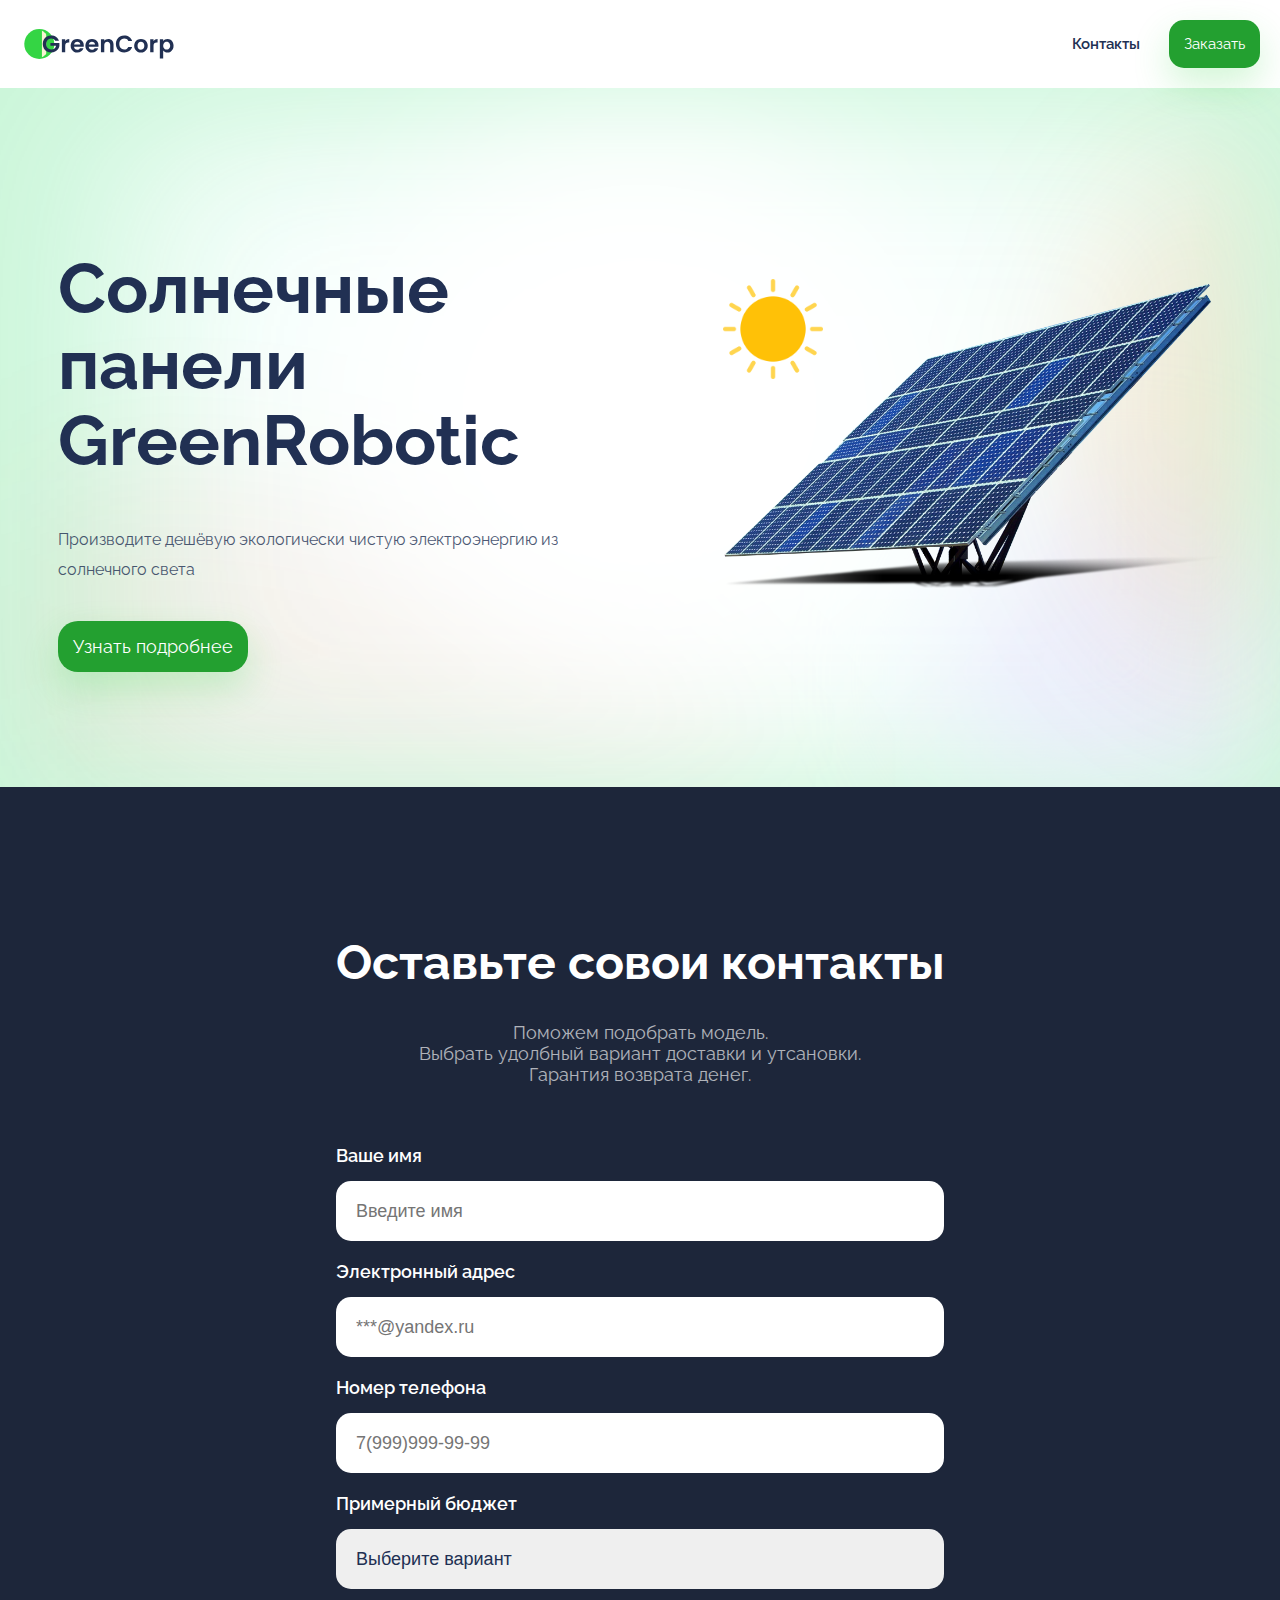
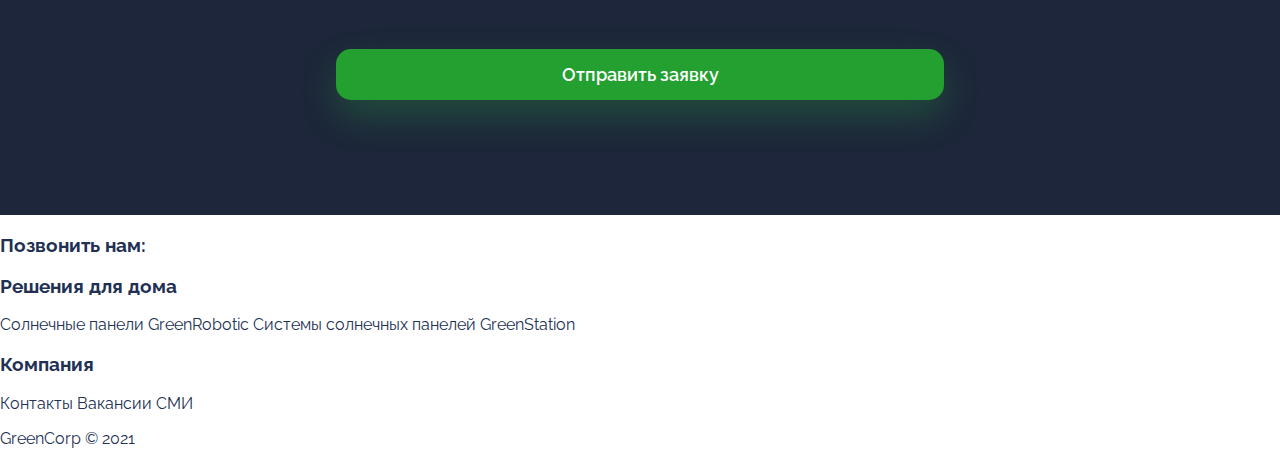
==== green-corp-landing.html @ adacc31c "Добавили шапку и первую секцию" ====
<!DOCTYPE html>
<html lang="en">
<head>
    <meta charset="UTF-8">
    <meta http-equiv="X-UA-Compatible" content="IE=edge">
    <meta name="viewport" content="width=device-width, initial-scale=1.0">
    <title>Document</title>
    <link rel="stylesheet" href="main.css">
    <link href="https://fonts.googleapis.com/css2?family=Raleway:wght@100;300;400;500;600;700;800&display=swap" rel="stylesheet">
</head>
<body>
    <header>
        <img class="header__logo" src='img/logo.svg'>
        <div class="header__controls">
            <a href="#contacts">Контакты</a>
            <button>Заказать</button>
        </div>
    </header>
    <section class="about">
        <div class="about__info">
          <h1>Солнечные панели GreenRobotic</h1>
          <p>Производите дешёвую экологически чистую электроэнергию из солнечного света</p>
          <button>Узнать подробнее</button>
        </div>
        <div class="about__images">
          <img class="about__sun-image" src="img/sun.png">
          <img class="about__image" src="img/solar-panel.png">
        </div>
      </section>
      <section class="form">
        <div class="form__container">
          <h1>Оставьте совои контакты</h1>
          <p>Поможем подобрать модель. <br> Выбрать удолбный вариант доставки и утсановки. <br>Гарантия возврата денег.</p>
          <form>
            <div class="form_group">
              <label for="name">Ваше имя</label>
              <input type="text" placeholder="Введите имя" id="name">
            </div>
            <div class="form_group">
              <label for="email">Электронный адрес</label>
              <input type="email" placeholder="***@yandex.ru" id="email" >
            </div>  
            <div class="form_group">
              <label for="phone">Номер телефона</label>
              <input type="phone" placeholder="7(999)999-99-99" id="phone" >
            </div>
            <div class="form_group">
              <label for="budget">Примерный бюджет</label>
              <select id="budget">
                <option value="">Выберите вариант</option>
                <option value="10-30">10 000₽ – 30 000₽ </option>>
                <option value="30-60">30 000₽ – 60 000₽ </option>>
                <option value="60-100">60 000₽ – 100 000₽ </option>>
                <option value="100+">100 000₽</option>>
              </select>
            </div>
            <button type="submit" class ="form__submit">Отправить заявку</button>
          </form>
       </div>
      </section>
      <footer>
        <div class="footer__container">
          <div class="footer__group"> 
            <h3>Позвонить нам:</h3>
            <div class="footer__links">
              <a href="tel:74959999999" +7 (495) 999-99-99></a>
            </div>
          <div class="footer__group"> 
            <h3>Решения для дома</h3>
            <div class="footer__links">
              <a href="#">Солнечные панели GreenRobotic</a>
              <a href="#">Системы солнечных панелей GreenStation</a>
            </div>
          <div class="footer__group"> 
            <h3>Компания</h3>
            <div class="footer__links">
              <a href="#">Контакты</a>
              <a href="#">Вакансии</a>
              <a href="#">СМИ</a>
            </div>

          </div>
        </div>
        <div class="footer__copyright"> <p> GreenCorp © 2021 </p></div>

      </footer>
</body>
</html>
---- main.css ----
body{

    font-family: 'Raleway', sans-serif;
    color: #213053;
    margin: 0;

}
header {
    display: flex;
    justify-content: space-between;
    align-items: center;
    padding: 20px;
    position:sticky;
    top:0;
    background-color: #fff;
    z-index: 1;
  }
  .header__logo {
    height: 30px;
  }
  a {
    text-decoration: none;
    color: #213053;
  }
  header a {
    font-size: 15px;
    font-weight: 600;
    margin-right: 25px;
  }
  button{
    font-family: 'Raleway', sans—serif;
    font-size: 15px;
    color: #fff;
    background-color: #23a030;
    border: none;
    border-radius: 15px;
    cursor: pointer;
    box-shadow: 0 16px 36px rgb(52 213 68 / 22%);
    padding: 15px;
  }
  button:hover {
    background-color:#f6980c;
    box-shadow: 0 16px 36px rgba(246 152 12 / 20%);
    transition: background-color 2s ease-in;
  }
  .about__image {
    width: 500px;
  }
  .about__sun-image {
    width: 100px;
    height: 100px;
    animation: rotation 10s linear infinite;
    position: absolute;
  }
  .about {
    display:flex;
    justify-content: space-around;
    align-items: center;
    padding-top: 115px;
    padding-bottom: 115px;
    background: url('img/back.png') no-repeat;
    background-position: center;
    background-size: cover;
  }
  .about h1 {
    font-size: 70px;
    line-height: 76px;
  }
  .about p{
    font-size: 18 px;
    line-height: 30px;
    opacity: 0.8;
  }
  .about button {
    font-size: 18px;
    border-radius: 20px;
    padding: 20 px 25px;
    margin-top: 20px;
  }
  .about__info {
    max-width: 550px;
  }
  .form_container {
    width: 550 px;
  }
  .form {
  display: flex;
  justify-content: center;
  align-items: center;
  background-color: #1D263A;
  color: #fff;
  padding-top: 115px;
  padding-bottom: 115px;
  text-align: center;
  }
  .form h1 {
    font-size: 48px;
  }
  .form p {
    font-size: 18px;
    opacity: 0.65;
  }

  .form_group {
    display: flex;
    flex-direction: column;
    text-align: left;
  }
  .form form {
    display: grid;
    grid-gap: 20px;
    margin-top: 60px;
  }
  .form label {
    font-size: 18px;
    font-weight: 600;
    margin-bottom: 15px;
  }
  .form input, .form select{
    font-size: 18px;
    color: #213053;
    height: 60px;
    padding: 0 20px 0 20px;
    border-radius: 15px;
    border: none;
  }
  
  .form__submit{
    font-size: 18px;
    font-weight: 600;
    margin-top: 40px;
  }
  select {
    appearance: none;
  }
  input {
    outline: none;
  }
  @keyframes rotation {
      from {
        transform: rotate(0deg);
      }
      to {
        transform: rotate(360deg);
      }
  footer{
    pudding: 90px 20px 90px 20px;
    font-size: 16px;
    font-weight: 600;
  }
  .footer__container {
    display: flex;
    align-items:center;
    justify-content:center;
  }
  .footer__copyright{
  margin-top: 40px;
  text-align: center;
  opacity: 0.5;}
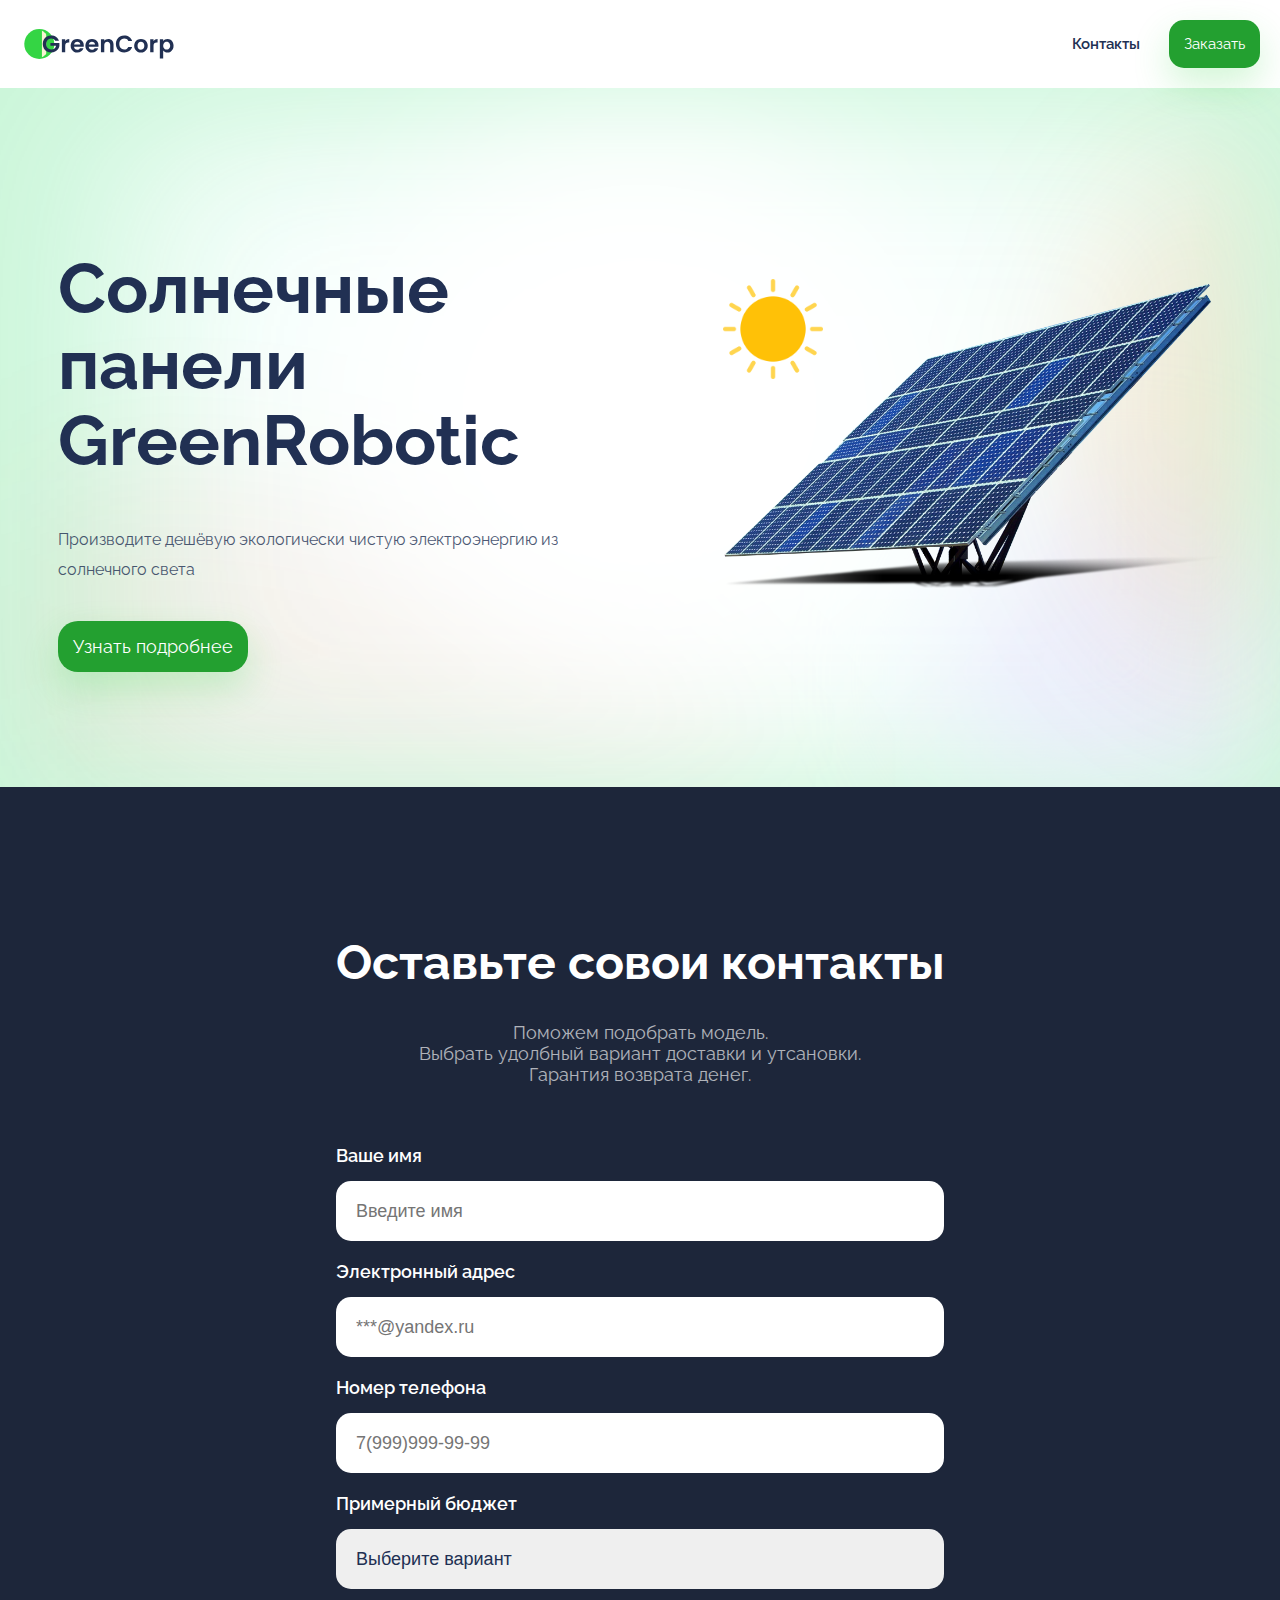
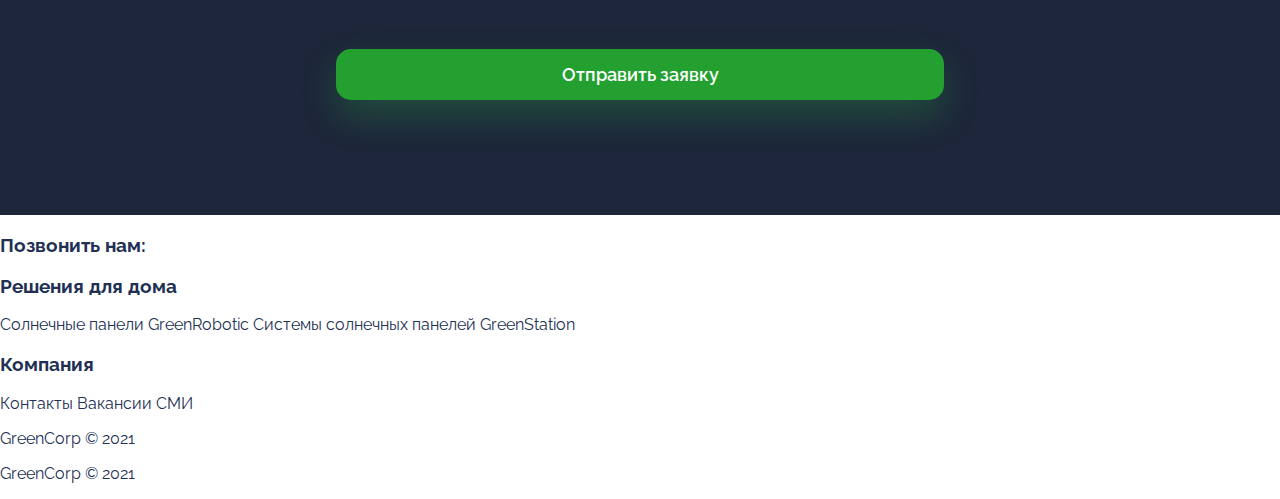
==== commit 745c0765: "Вторая версия проекта" ====
--- a/green-corp-landing.html
+++ b/green-corp-landing.html
@@ -82,7 +82,7 @@
           </div>
         </div>
         <div class="footer__copyright"> <p> GreenCorp © 2021 </p></div>
-
+        <div class="footer__copyright"> <p> GreenCorp © 2021 </p></div>
       </footer>
 </body>
 </html>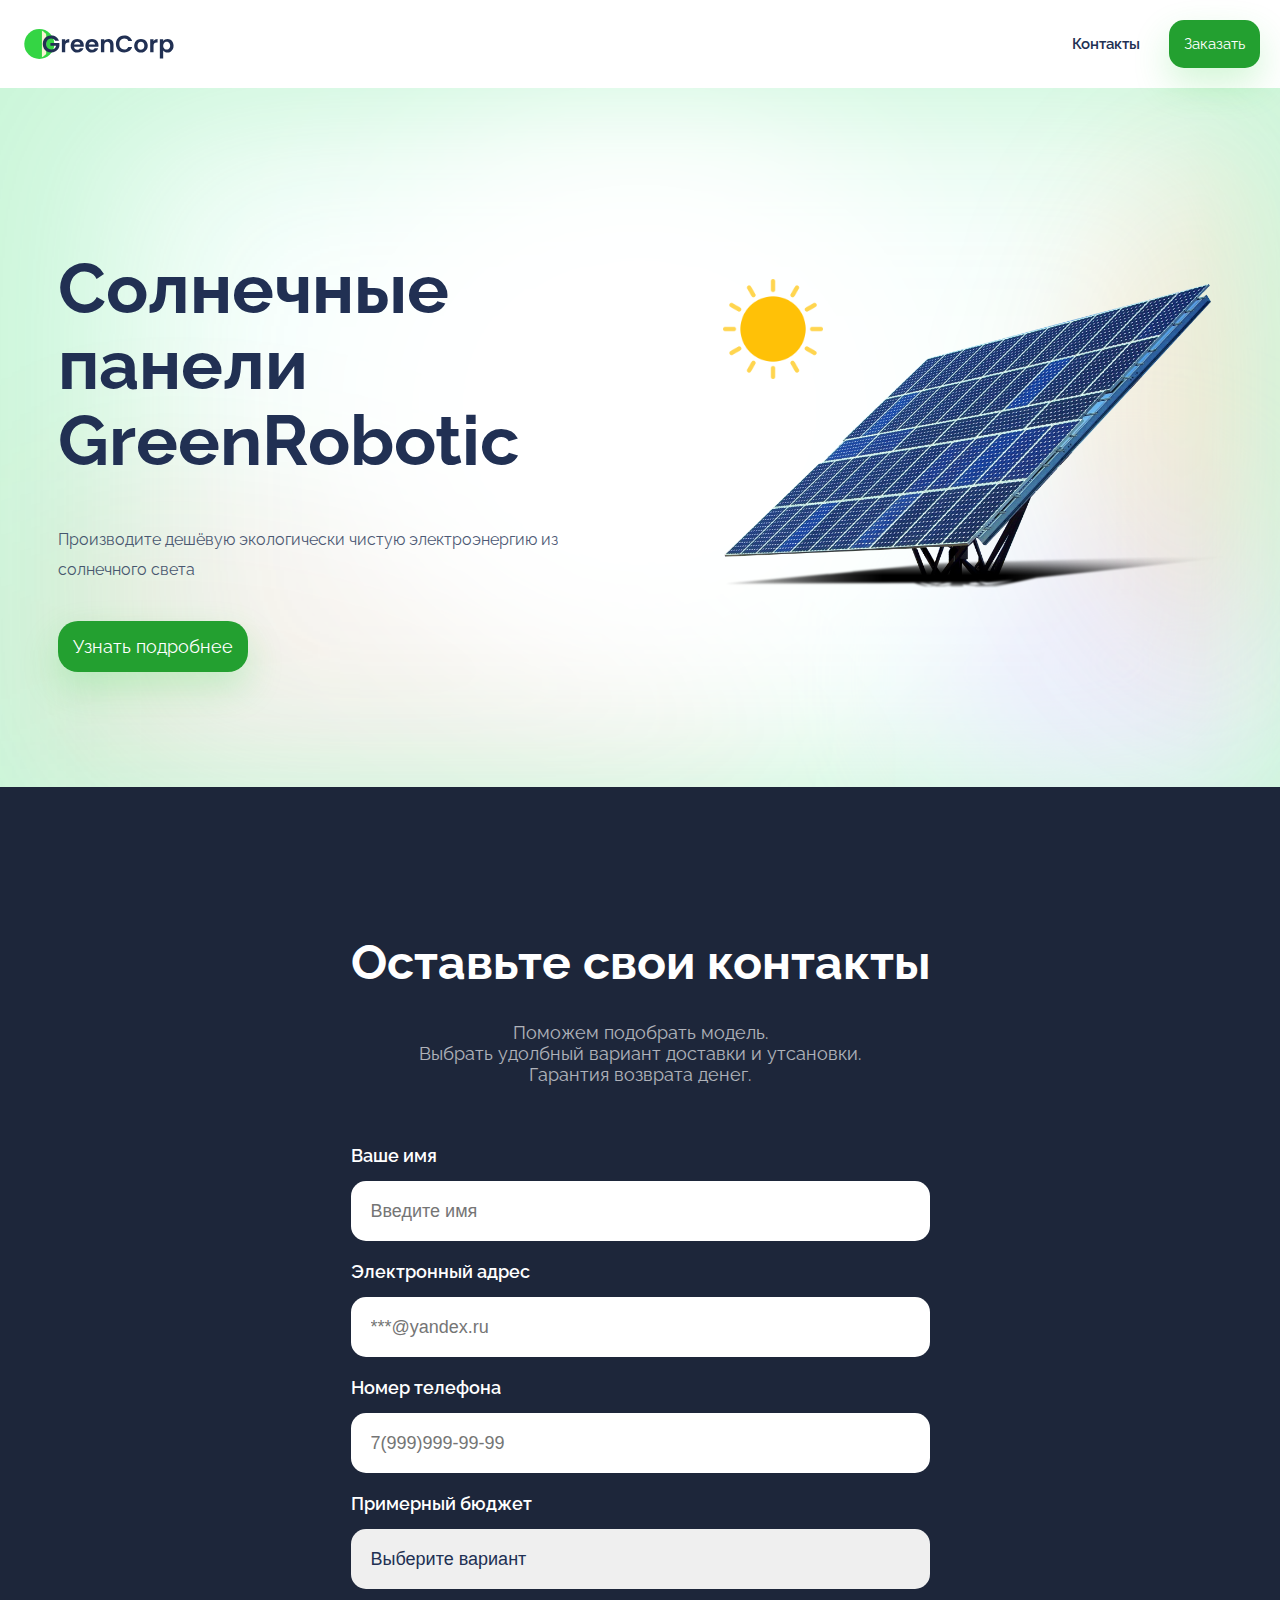
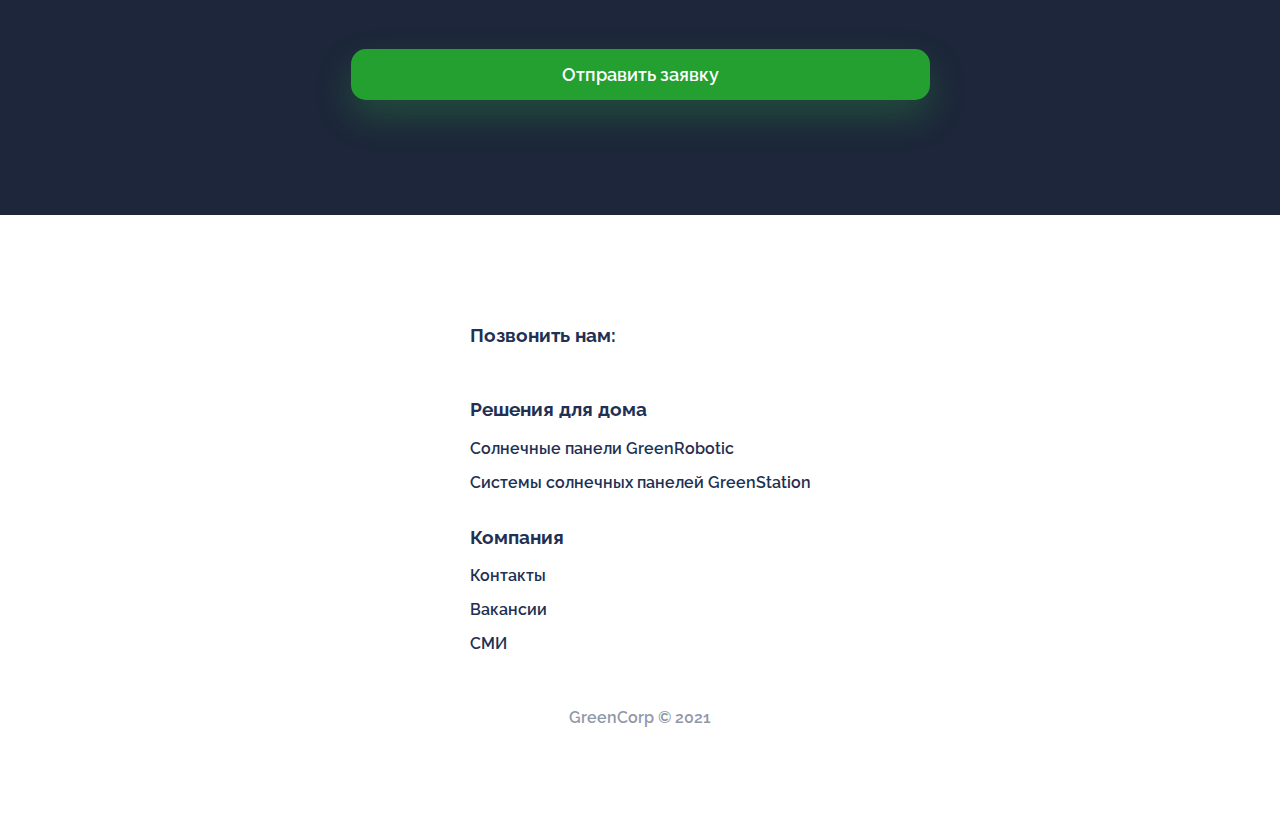
==== commit e009370d: "Подвал сайта" ====
--- a/green-corp-landing.html
+++ b/green-corp-landing.html
@@ -29,7 +29,7 @@
       </section>
       <section class="form">
         <div class="form__container">
-          <h1>Оставьте совои контакты</h1>
+          <h1>Оставьте свои контакты</h1>
           <p>Поможем подобрать модель. <br> Выбрать удолбный вариант доставки и утсановки. <br>Гарантия возврата денег.</p>
           <form>
             <div class="form_group">
@@ -78,11 +78,9 @@
               <a href="#">Вакансии</a>
               <a href="#">СМИ</a>
             </div>
-
           </div>
         </div>
         <div class="footer__copyright"> <p> GreenCorp © 2021 </p></div>
-        <div class="footer__copyright"> <p> GreenCorp © 2021 </p></div>
-      </footer>
+            </footer>
 </body>
 </html>--- a/main.css
+++ b/main.css
@@ -116,7 +116,7 @@
     font-weight: 600;
     margin-bottom: 15px;
   }
-  .form input, .form select{
+  .form input, .form select {
     font-size: 18px;
     color: #213053;
     height: 60px;
@@ -142,18 +142,32 @@
       }
       to {
         transform: rotate(360deg);
-      }
+      }}
   footer{
-    pudding: 90px 20px 90px 20px;
+    padding: 90px 20px;
     font-size: 16px;
     font-weight: 600;
   }
   .footer__container {
     display: flex;
-    align-items:center;
     justify-content:center;
-  }
+ }
   .footer__copyright{
   margin-top: 40px;
   text-align: center;
   opacity: 0.5;}
+  .footer__grourp {
+  margin-right: 80px;
+}
+.footer h3  {
+ opacity:0.7;
+ font-size:16px;
+ margin-bottom:30px;
+}
+.footer__links {
+  display: flex;
+  flex-direction: column;
+}
+.footer__links a {
+ margin-bottom: 15px;
+}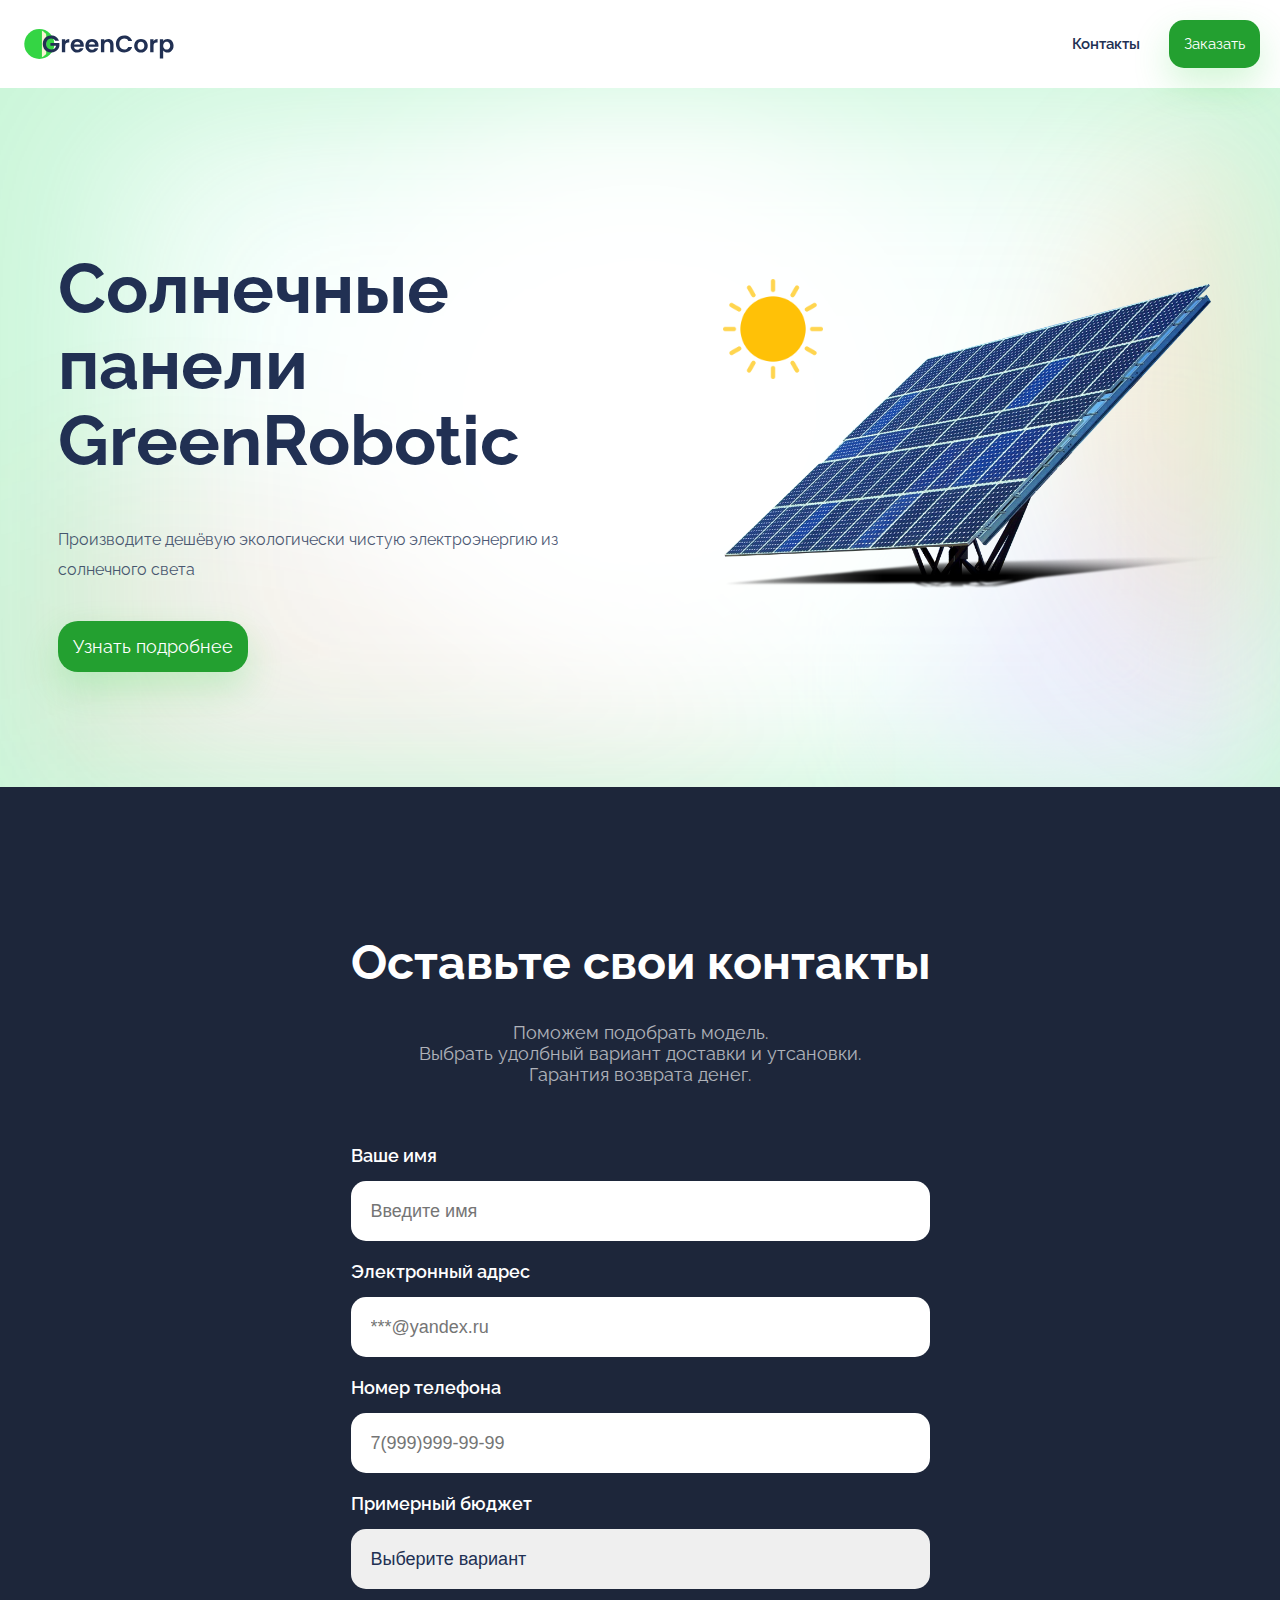
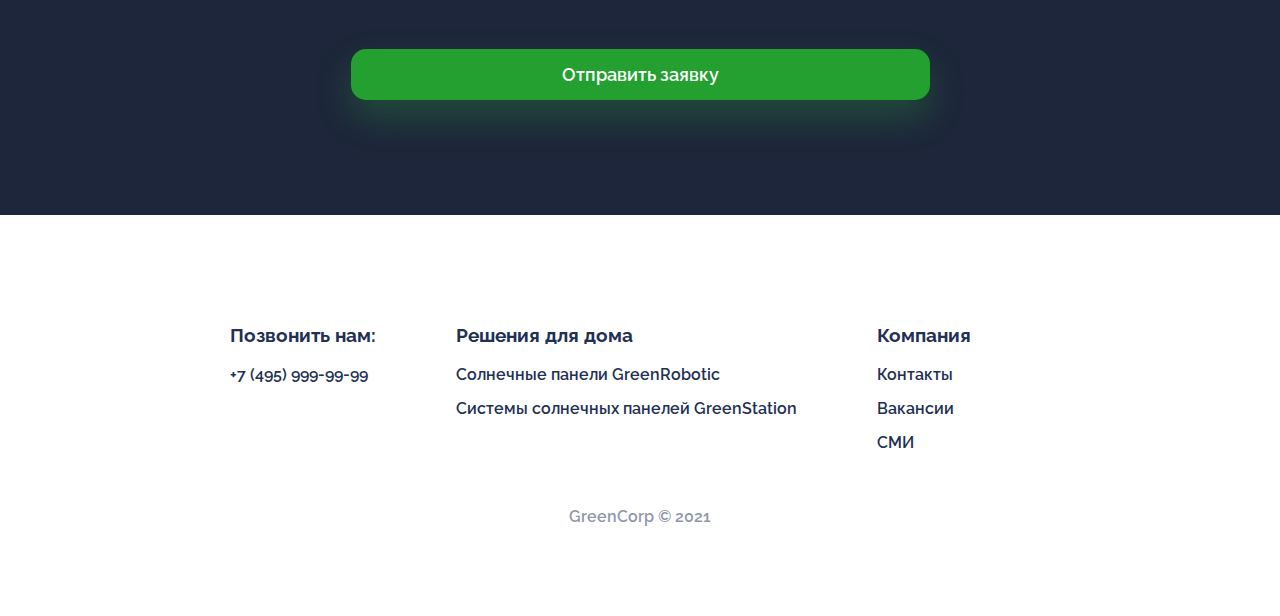
==== commit 6efa1b48: "new footer" ====
--- a/green-corp-landing.html
+++ b/green-corp-landing.html
@@ -26,6 +26,9 @@
           <img class="about__sun-image" src="img/sun.png">
           <img class="about__image" src="img/solar-panel.png">
         </div>
+      </section>
+      <section class="features">
+        
       </section>
       <section class="form">
         <div class="form__container">
@@ -63,14 +66,16 @@
           <div class="footer__group"> 
             <h3>Позвонить нам:</h3>
             <div class="footer__links">
-              <a href="tel:74959999999" +7 (495) 999-99-99></a>
+              <a href="tel:74959999999">+7 (495) 999-99-99</a>
             </div>
+              </div>
           <div class="footer__group"> 
             <h3>Решения для дома</h3>
             <div class="footer__links">
               <a href="#">Солнечные панели GreenRobotic</a>
               <a href="#">Системы солнечных панелей GreenStation</a>
             </div>
+              </div>
           <div class="footer__group"> 
             <h3>Компания</h3>
             <div class="footer__links">
@@ -80,7 +85,7 @@
             </div>
           </div>
         </div>
-        <div class="footer__copyright"> <p> GreenCorp © 2021 </p></div>
+        <div class="footer__copyright">  GreenCorp © 2021 </div>
             </footer>
 </body>
 </html>--- a/main.css
+++ b/main.css
@@ -156,7 +156,7 @@
   margin-top: 40px;
   text-align: center;
   opacity: 0.5;}
-  .footer__grourp {
+  .footer__group {
   margin-right: 80px;
 }
 .footer h3  {
@@ -170,4 +170,8 @@
 }
 .footer__links a {
  margin-bottom: 15px;
+}
+.features {
+  background-color: white;
+  padding: 115px, 60px,115px,60px;
 }